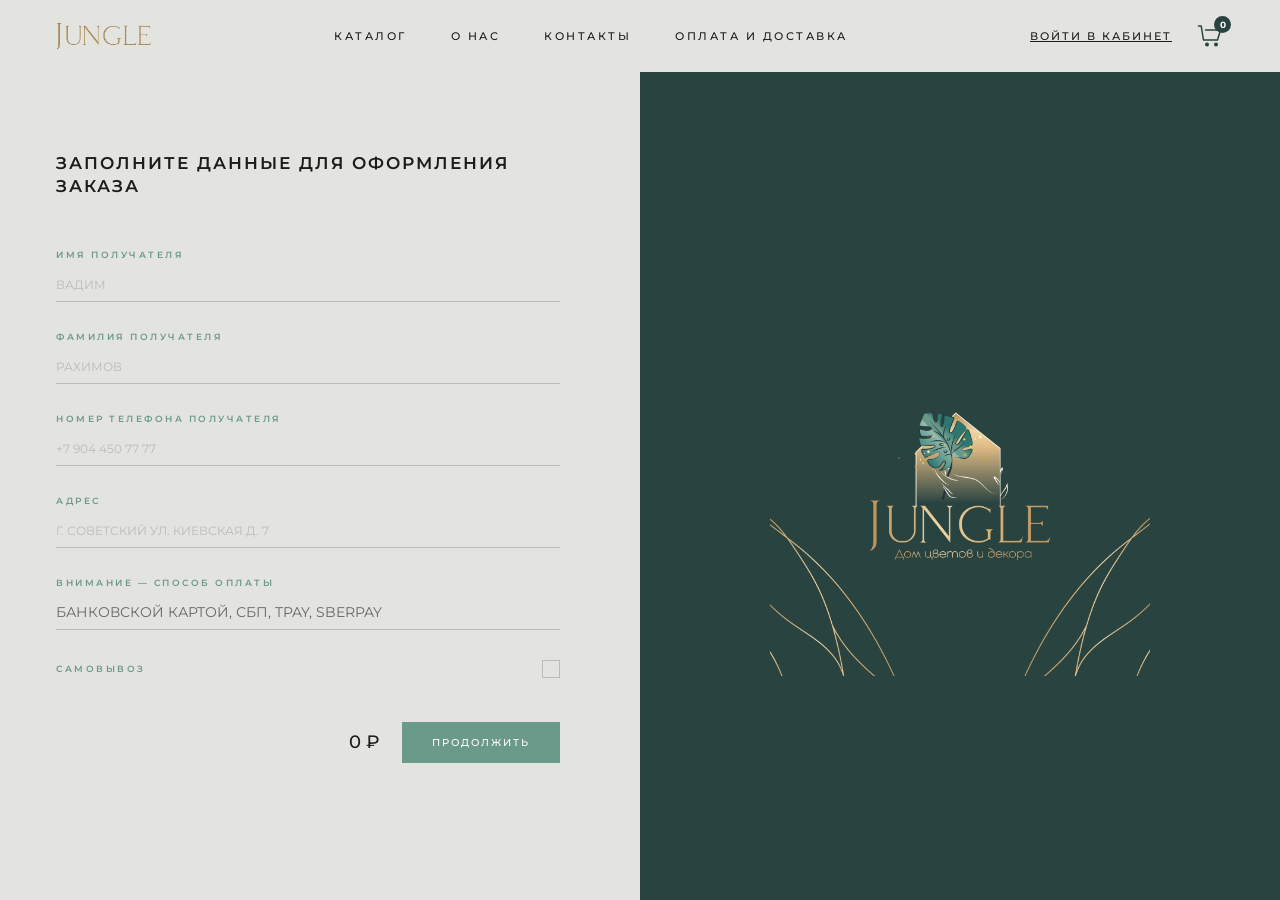
==== delivery.html @ 96a75a83 "Add files via upload" ====
<!DOCTYPE html>
<html lang="ru">
<head>
<meta charset="UTF-8"><meta name="viewport" content="width=device-width,initial-scale=1.0">
<title>Оформление заказа — JUNGLE</title>
<link rel="stylesheet" href="style.css">

</head>
<body>
<header class="header" id="hdr">
  <a class="logo" href="index.html">
    <img src="logo.png" alt="JUNGLE" onerror="this.style.display='none';this.nextElementSibling.style.display='block'">
    <span class="logo-svg" style="display:none">JUNGLE</span>
  </a>
  <nav class="nav">
    <a href="catalog.html">Каталог</a>
    <a href="about.html">О нас</a>
    <a href="contacts.html">Контакты</a>
    <a href="shipping.html">Оплата и доставка</a>
  </nav>
  <div class="hright">
    <span class="login-link" id="login-link" onclick="goLogin()">Войти в кабинет</span>
    <div class="cart-btn" id="cart-btn" onclick="location.href='cart.html'">
      <svg class="cart-icon" viewBox="0 0 28 28" xmlns="http://www.w3.org/2000/svg">
        <path d="M2.5 4H5.2L7.5 18H21.5L24.5 8H9.5" stroke-linecap="round" stroke-linejoin="round"/>
        <circle cx="11" cy="22.5" r="2" fill="#294340" stroke="none"/>
        <circle cx="20" cy="22.5" r="2" fill="#294340" stroke="none"/>
      </svg>
      <span class="cart-badge" id="cart-badge">0</span>
    </div>
    <div class="burger" id="burger" onclick="toggleBurger()"><span></span><span></span><span></span></div>
  </div>
</header>
<nav class="mnav" id="mnav">
  <a href="catalog.html">Каталог</a>
  <a href="about.html">О нас</a>
  <a href="contacts.html">Контакты</a>
  <a href="shipping.html">Оплата и доставка</a>
  <a onclick="goLogin()">Войти в кабинет</a>
</nav>

<div class="flay">
  <div class="fleft">
    <h1 class="ftitle">ЗАПОЛНИТЕ ДАННЫЕ ДЛЯ ОФОРМЛЕНИЯ ЗАКАЗА</h1>
    <div class="fgroup"><label class="flabel">Имя получателя</label><input class="finput" type="text" id="dname" placeholder="ВАДИМ"></div>
    <div class="fgroup"><label class="flabel">Фамилия получателя</label><input class="finput" type="text" id="dsur" placeholder="РАХИМОВ"></div>
    <div class="fgroup"><label class="flabel">Номер телефона получателя</label><input class="finput" type="tel" id="dphone" placeholder="+7 904 450 77 77"></div>
    <div class="fgroup"><label class="flabel">Адрес</label><input class="finput" type="text" id="daddr" placeholder="Г. СОВЕТСКИЙ УЛ. КИЕВСКАЯ Д. 7"></div>
    <div class="fgroup"><label class="flabel">Внимание — способ оплаты</label><input class="finput" type="text" value="БАНКОВСКОЙ КАРТОЙ, СБП, TPAY, SBERPAY" readonly></div>
    <div class="sp-row">
      <span class="sp-label">Самовывоз</span>
      <div class="sp-check" id="sp-check" onclick="toggleSP()"></div>
    </div>
    <div class="total-row">
      <span class="total-amt" id="deliv-total">0 ₽</span>
      <button class="btn-proceed" onclick="goPayment()">ПРОДОЛЖИТЬ</button>
    </div>
  </div>
  <div class="fright">
    <div class="fright-inner">
      <img class="fright-img" src="jungle.jpg" alt="JUNGLE" onerror="this.style.display='none'">
    </div>
  </div>
</div>
<div class="toast" id="toast"></div>

<script src="app.js"></script>
<script>initDelivery();</script>
</body></html>
---- style.css ----
/* ============================================
   JUNGLE — Дом цветов и декора
   Pixel-perfect по Figma
============================================ */

@import url('https://fonts.googleapis.com/css2?family=Cormorant+Garamond:ital,wght@0,300;0,400;0,500;0,600;1,300;1,400&family=Montserrat:wght@300;400;500;600;700&display=swap');

/* ── VARIABLES ── */
:root {
  --dg:      #294340;   /* dark green */
  --mg:      #6B9A8A;   /* medium green */
  --bg:      #E3E3DF;   /* page background */
  --gray:    #D9D9D9;
  --mgray:   #BBBBBB;
  --gold:    #C4A35A;   /* gold for logo */
  --white:   #ffffff;
  --txt:     #1C1C1C;
  --serif:   'Cormorant Garamond', serif;
  --sans:    'Montserrat', sans-serif;
  --hh:      72px;      /* header height */
}

/* ── RESET ── */
*, *::before, *::after { margin:0; padding:0; box-sizing:border-box; }
html { scroll-behavior: smooth; }
body { font-family: var(--sans); background: var(--bg); color: var(--txt); min-height: 100vh; line-height: 1; }
img  { display: block; max-width: 100%; }
a    { text-decoration: none; color: inherit; }
button { font-family: var(--sans); cursor: pointer; outline: none; }
input, select, textarea { font-family: var(--sans); outline: none; }

::-webkit-scrollbar { width: 5px; }
::-webkit-scrollbar-thumb { background: var(--mg); border-radius: 3px; }

/* ── ANIMATIONS ── */
@keyframes fadeIn    { from{opacity:0} to{opacity:1} }
@keyframes fadeUp    { from{opacity:0;transform:translateY(24px)} to{opacity:1;transform:translateY(0)} }
@keyframes slideL    { from{opacity:0;transform:translateX(-32px)} to{opacity:1;transform:translateX(0)} }
@keyframes slideR    { from{opacity:0;transform:translateX(32px)}  to{opacity:1;transform:translateX(0)} }
@keyframes heroPan   { 0%,100%{transform:scale(1) translateX(0)} 50%{transform:scale(1.03) translateX(-0.8%)} }
@keyframes cartPop   { 0%{transform:scale(1)} 40%{transform:scale(1.4)} 70%{transform:scale(.9)} 100%{transform:scale(1)} }

/* ============================================
   HEADER
============================================ */
.header {
  position: sticky; top: 0; z-index: 500;
  background: var(--bg);
  height: var(--hh);
  padding: 0 56px;
  display: flex; align-items: center; justify-content: space-between;
  transition: box-shadow .3s;
}
.header.shadow { box-shadow: 0 1px 20px rgba(0,0,0,.08); }

/* Logo */
.logo { display: flex; align-items: center; cursor: pointer; flex-shrink: 0; }
.logo img { height: 28px; display: block; }
.logo-svg {
  font-family: var(--serif);
  font-size: 28px; font-weight: 400;
  color: var(--gold);
  letter-spacing: 3px;
  font-style: italic;
}

/* Nav */
.nav { display: flex; align-items: center; gap: 44px; }
.nav a {
  font-size: 11px; font-weight: 500;
  letter-spacing: 2.5px; text-transform: uppercase;
  color: var(--txt); position: relative;
  transition: color .25s; white-space: nowrap;
}
.nav a::after {
  content:''; position:absolute; bottom:-4px; left:0;
  width:0; height:1px; background:var(--dg); transition:width .3s;
}
.nav a:hover, .nav a.active { color: var(--dg); }
.nav a:hover::after, .nav a.active::after { width:100%; }

/* Header right */
.hright { display: flex; align-items: center; gap: 24px; }

.login-link {
  font-size: 11px; font-weight: 500;
  letter-spacing: 2px; text-transform: uppercase;
  text-decoration: underline; cursor: pointer;
  white-space: nowrap; transition: color .25s; color: var(--txt);
}
.login-link:hover { color: var(--dg); }

.cart-btn {
  position: relative; cursor: pointer;
  display: flex; align-items: center;
  transition: transform .25s;
}
.cart-btn:hover { transform: scale(1.08); }
.cart-btn.pop   { animation: cartPop .38s ease; }
.cart-icon {
  width: 28px; height: 28px;
  stroke: var(--dg); fill: none; stroke-width: 1.5;
  stroke-linecap: round; stroke-linejoin: round;
}
.cart-badge {
  position: absolute; top: -6px; right: -7px;
  width: 17px; height: 17px; border-radius: 50%;
  background: var(--dg); color: #fff;
  font-size: 9px; font-weight: 700;
  display: flex; align-items: center; justify-content: center;
}

/* Hamburger */
.burger { display:none; flex-direction:column; gap:5px; cursor:pointer; padding:4px; }
.burger span { display:block; width:22px; height:2px; background:var(--txt); border-radius:2px; transition:all .3s; }
.burger.open span:nth-child(1) { transform:rotate(45deg) translate(5px,5px); }
.burger.open span:nth-child(2) { opacity:0; }
.burger.open span:nth-child(3) { transform:rotate(-45deg) translate(5px,-5px); }

/* Mobile nav */
.mnav {
  display: none; position: fixed;
  top: var(--hh); left:0; right:0;
  background: var(--bg); border-bottom: 1px solid var(--gray);
  padding: 20px 28px; flex-direction: column; gap: 14px;
  z-index: 499; box-shadow: 0 8px 24px rgba(0,0,0,.09);
}
.mnav.open { display: flex; animation: fadeUp .25s ease; }
.mnav a {
  font-size: 11px; letter-spacing: 2px; text-transform: uppercase;
  color: var(--txt); cursor: pointer;
  padding: 8px 0; border-bottom: 1px solid var(--gray);
}

/* ============================================
   HERO SECTION
============================================ */
.hero {
  position: relative;
  height: 58vh; min-height: 420px;
  overflow: hidden;
  margin: 0 36px 0 36px; /* matches Figma inset */
}
.hero-img {
  position: absolute; inset: 0;
  width: 100%; height: 100%;
  object-fit: cover; object-position: center 20%;
  animation: heroPan 18s ease-in-out infinite;
}
.hero-overlay {
  position: absolute; inset: 0;
  background: linear-gradient(to right, rgba(0,0,0,.5) 0%, rgba(0,0,0,.2) 45%, transparent 75%);
}
.hero-content {
  position: absolute; bottom: 0; left: 0;
  padding: 52px 60px;
  animation: slideL .9s ease both;
}
.hero-title {
  font-family: var(--serif);
  font-size: 88px; font-weight: 300;
  color: #fff; line-height: .95;
  letter-spacing: 4px; text-transform: uppercase;
}
.hero-sub {
  font-size: 10px; letter-spacing: 5px; font-weight: 400;
  color: rgba(255,255,255,.88);
  margin: 12px 0 32px;
  text-transform: uppercase;
}
.hero-cta {
  display: inline-block;
  border: 1px solid #fff; color: #fff;
  padding: 11px 26px;
  font-size: 10px; font-weight: 500; letter-spacing: 2px;
  text-transform: uppercase; cursor: pointer;
  background: transparent; transition: all .28s;
}
.hero-cta:hover { background: #fff; color: var(--dg); }

/* ============================================
   SECTION WRAPPER
============================================ */
.section { padding: 72px 56px 0; }
.section-title {
  font-family: var(--serif);
  font-size: 46px; font-weight: 400;
  letter-spacing: 2px; margin-bottom: 40px;
  line-height: 1;
}

/* ============================================
   REVIEWS
============================================ */
.reviews { display: grid; grid-template-columns: repeat(3,1fr); gap: 24px; }
.review {
  background: #fff; padding: 20px 22px;
  opacity: 1;                         /* видим по умолчанию — JS добавит анимацию */
  transition: transform .3s, box-shadow .3s, opacity .4s;
}
.review.will-animate { opacity: 0; transform: translateY(20px); }
.review.animate-in   { opacity: 1; transform: translateY(0); transition: opacity .5s ease, transform .5s ease; }
.review:hover { transform: translateY(-4px); box-shadow: 0 8px 28px rgba(41,67,64,.09); }
.rev-head  { display:flex; align-items:center; gap:10px; margin-bottom:10px; }
.rev-ava   { width:36px; height:36px; border-radius:50%; background:var(--mg); color:#fff; font-size:13px; font-weight:700; display:flex; align-items:center; justify-content:center; flex-shrink:0; }
.rev-name  { font-size:12px; font-weight:600; }
.rev-stars { color:#C9A96E; font-size:11px; }
.rev-text  { font-size:10.5px; color:#555; line-height:1.7; }
.rev-reply { font-size:10px; color:var(--mg); margin-top:8px; font-style:italic; }

/* ============================================
   PRODUCT CARDS
============================================ */
.pgrid { display: grid; grid-template-columns: repeat(3,1fr); gap: 32px; }

.pcard {
  cursor: pointer;
  opacity: 1;                         /* видим по умолчанию */
  transition: transform .3s, opacity .4s;
}
.pcard.will-animate { opacity: 0; transform: translateY(20px); }
.pcard.animate-in   { opacity: 1; transform: translateY(0); transition: opacity .45s ease, transform .45s ease; }
.pcard:hover { transform: translateY(-6px); }

.pcard-img {
  position: relative; overflow: hidden;
  width: 100%; aspect-ratio: 1 / 1;
  margin-bottom: 16px; background: var(--gray);
}
.pcard-img img {
  width:100%; height:100%; object-fit:cover;
  transition: transform .5s;
}
.pcard:hover .pcard-img img { transform: scale(1.05); }
.pcard-img::after {
  content:''; position:absolute; inset:0;
  background: rgba(41,67,64,.12); opacity:0; transition:opacity .3s;
}
.pcard:hover .pcard-img::after { opacity:1; }

.pcard-name { font-size:12px; font-weight:600; letter-spacing:1.2px; text-transform:uppercase; margin-bottom:4px; }
.pcard-sub  { font-size:9.5px; color:var(--mgray); letter-spacing:1px; text-transform:uppercase; margin-bottom:10px; }
.pcard-price { font-size:14px; font-weight:500; color:var(--mg); margin-bottom:14px; }
.pcard-btns { display:flex; gap:10px; }

/* ============================================
   BUTTONS
============================================ */
.btn-outline {
  border: 1px solid var(--txt); background: transparent; color: var(--txt);
  padding: 9px 18px; font-size: 9px; letter-spacing: 2px; text-transform: uppercase;
  cursor: pointer; transition: all .25s;
}
.btn-outline:hover { background: var(--txt); color: #fff; }

.btn-solid {
  background: var(--dg); color: #fff; border: 1px solid var(--dg);
  padding: 9px 18px; font-size: 9px; letter-spacing: 2px; text-transform: uppercase;
  cursor: pointer; transition: all .25s;
}
.btn-solid:hover { background: var(--mg); border-color: var(--mg); }

.btn-green-wide {
  background: var(--mg); color: #fff; border: none;
  padding: 16px; width: 100%;
  font-size: 10px; font-weight: 500; letter-spacing: 2.5px;
  text-transform: uppercase; cursor: pointer; transition: background .25s;
}
.btn-green-wide:hover { background: var(--dg); }

.btn-form-outline {
  border: 1px solid var(--txt); background: transparent; color: var(--txt);
  padding: 16px; width: 100%;
  font-size: 10px; font-weight: 500; letter-spacing: 2.5px;
  text-transform: uppercase; cursor: pointer;
  margin-bottom: 14px; transition: all .25s;
}
.btn-form-outline:hover { background: var(--dg); color: #fff; border-color: var(--dg); }

.btn-proceed {
  background: var(--mg); color: #fff; border: none;
  padding: 14px 30px; font-size: 10px; font-weight: 500;
  letter-spacing: 2px; text-transform: uppercase;
  cursor: pointer; transition: background .25s; flex-shrink: 0;
}
.btn-proceed:hover { background: var(--dg); }

.btn-add {
  background: var(--dg); color: #fff; border: none;
  padding: 16px 36px; font-size: 10px; font-weight: 500;
  letter-spacing: 2px; text-transform: uppercase;
  cursor: pointer; transition: background .25s;
}
.btn-add:hover { background: var(--mg); }

.btn-danger {
  border: 1px solid #c62828; color: #c62828; background: transparent;
  padding: 16px; width: 100%;
  font-size: 10px; font-weight: 500; letter-spacing: 2.5px;
  text-transform: uppercase; cursor: pointer; margin-top: 12px; transition: all .25s;
}
.btn-danger:hover { background: #c62828; color: #fff; }

/* ============================================
   SLIDER NAV
============================================ */
.slider-nav {
  display: flex; justify-content: center;
  align-items: center; gap: 20px;
  margin-top: 32px; padding-bottom: 72px;
}
.snav-btn {
  width: 36px; height: 36px; background: transparent;
  border: none; cursor: pointer; padding: 0;
  display: flex; align-items: center; justify-content: center;
  opacity: .7; transition: opacity .2s;
}
.snav-btn:hover { opacity: 1; }
.snav-btn img { width: 20px; height: 20px; object-fit: contain; }
.snav-arrow { font-size: 22px; color: var(--txt); line-height: 1; }

/* ============================================
   CATEGORY BANNERS
============================================ */
.cats { display: flex; flex-direction: column; }
.cat {
  position: relative; height: 160px;
  overflow: hidden; cursor: pointer;
  display: flex; align-items: center; justify-content: center;
}
.cat-bg {
  position: absolute; inset: 0;
  width: 100%; height: 100%;
  object-fit: cover; transition: transform .5s;
}
.cat:hover .cat-bg { transform: scale(1.04); }
.cat-dim {
  position: absolute; inset: 0;
  background: rgba(0,0,0,.4); transition: background .3s;
}
.cat:hover .cat-dim { background: rgba(0,0,0,.55); }
.cat-label {
  position: relative; z-index: 1;
  font-family: var(--serif);
  font-size: 28px; font-weight: 300;
  color: #fff; letter-spacing: 6px;
  text-transform: uppercase; text-align: center;
  transition: letter-spacing .35s;
}
.cat:hover .cat-label { letter-spacing: 9px; }

/* ============================================
   CONTACTS BLOCK (home)
============================================ */
.contacts-home {
  display: grid; grid-template-columns: 1fr 1fr;
  gap: 60px; padding: 72px 56px 80px;
  align-items: start;
}
.contacts-home .section-title { font-size: 32px; margin-bottom: 28px; }
.c-item  { margin-bottom: 22px; }
.c-label {
  font-size: 10px; letter-spacing: 2.5px; font-weight: 600;
  text-transform: uppercase; margin-bottom: 4px;
}
.c-val   { font-size: 13px; color: var(--mg); line-height: 1.5; }
a.c-val:hover { text-decoration: underline; }
.map-img { width: 100%; border-radius: 3px; display: block; }
.vk-link { display: inline-block; margin-top: 14px; }
.vk-link img { width: 40px; height: 40px; transition: opacity .2s; }
.vk-link:hover img { opacity: .72; }

/* ============================================
   FOOTER
============================================ */
footer {
  background: #294340;
  padding: 56px 56px 40px;
  text-align: center;
}
.footer-logo     { height: 34px; margin: 0 auto 28px; }
.footer-logo-txt {
  font-family: var(--serif); font-size: 32px;
  color: var(--gold); letter-spacing: 4px; font-style: italic;
  margin-bottom: 28px;
}
.footer-nav {
  display: flex; justify-content: center;
  flex-wrap: wrap; gap: 32px; margin-bottom: 18px;
}
.footer-nav a {
  font-size: 10px; letter-spacing: 2px; text-transform: uppercase;
  color: rgba(255,255,255,.75); transition: color .25s;
}
.footer-nav a:hover { color: #fff; }
.footer-policy {
  display: flex; justify-content: center;
  gap: 20px; margin-bottom: 22px; flex-wrap: wrap;
}
.footer-policy a {
  font-size: 10px; color: rgba(255,255,255,.45);
  text-decoration: underline; cursor: pointer;
  transition: color .25s;
}
.footer-policy a:hover { color: rgba(255,255,255,.75); }
.footer-vk      { display: inline-block; margin-top: 4px; }
.footer-vk img  { width: 36px; height: 36px; margin: 0 auto; transition: opacity .2s; filter: brightness(10); }
.footer-vk:hover img { opacity: .75; }

/* ============================================
   CATALOG PAGE
============================================ */
.catalog-wrap {
  display: grid;
  grid-template-columns: 280px 1fr;
  gap: 40px;
  padding: 48px 56px 72px;
  min-height: calc(100vh - var(--hh));
}

.filter-box {
  border: 1px solid var(--dg);
  padding: 28px 24px;
  height: fit-content;
  animation: slideL .4s ease;
}
.filter-title {
  font-family: var(--serif);
  font-size: 34px; font-weight: 400; letter-spacing: 3px;
  text-align: center; margin-bottom: 24px;
}
.fitem { display: flex; align-items: center; gap: 10px; padding: 6px 0; cursor: pointer; }
.fitem input[type=checkbox] {
  width: 14px; height: 14px;
  accent-color: var(--dg); cursor: pointer; flex-shrink: 0;
}
.fitem label {
  font-size: 10px; letter-spacing: 1.8px;
  text-transform: uppercase; cursor: pointer; transition: color .2s;
  display: flex; align-items: center; gap: 4px;
}
.fitem:hover label { color: var(--mg); }
.fcount { color: var(--mgray); font-size: 9px; }

.filter-reset-btn {
  width: 100%; margin-top: 20px;
  border: 1px solid var(--mgray); background: transparent;
  color: var(--mgray); padding: 8px;
  font-size: 9px; letter-spacing: 2px; text-transform: uppercase;
  cursor: pointer; transition: all .25s;
  font-family: var(--sans);
}
.filter-reset-btn:hover { border-color: var(--dg); color: var(--dg); }

.catalog-grid { display: grid; grid-template-columns: repeat(3,1fr); gap: 32px; align-content: start; }

/* ── МОБИЛЬНАЯ КНОПКА ФИЛЬТРА ── */
.mob-filter-toggle {
  display: none;
  align-items: center; gap: 8px;
  margin: 16px 16px 0;
  padding: 12px 20px;
  background: var(--dg); color: #fff;
  font-size: 10px; letter-spacing: 2px; text-transform: uppercase;
  cursor: pointer; font-family: var(--sans);
  width: calc(100% - 32px);
}
.mob-filter-count {
  display: inline-flex; align-items: center; justify-content: center;
  background: var(--gold); color: #fff;
  width: 18px; height: 18px; border-radius: 50%;
  font-size: 9px; font-weight: 700;
  margin-left: 4px;
}
.mob-filter-count:empty { display: none; }

/* ── МОБИЛЬНЫЙ DRAWER ФИЛЬТРА ── */
.mob-filter-overlay {
  display: none; position: fixed; inset: 0;
  background: rgba(0,0,0,.5); z-index: 800;
}
.mob-filter-overlay.open { display: block; }

.mob-filter-drawer {
  position: fixed; bottom: 0; left: 0; right: 0;
  background: #fff; z-index: 801;
  border-radius: 16px 16px 0 0;
  max-height: 75vh;
  transform: translateY(100%);
  transition: transform .35s cubic-bezier(.4,0,.2,1);
  display: flex; flex-direction: column;
}
.mob-filter-drawer.open { transform: translateY(0); }

.mob-filter-header {
  display: flex; align-items: center; justify-content: space-between;
  padding: 20px 20px 14px;
  border-bottom: 1px solid var(--gray);
  flex-shrink: 0;
}
.mob-filter-title {
  font-family: var(--serif); font-size: 24px;
  letter-spacing: 3px; color: var(--dg);
}
.mob-filter-actions { display: flex; gap: 10px; }
.mob-filter-reset {
  border: 1px solid var(--mgray); color: var(--mgray);
  background: transparent; padding: 7px 14px;
  font-size: 9px; letter-spacing: 1.5px; text-transform: uppercase;
  cursor: pointer; font-family: var(--sans); transition: all .2s;
}
.mob-filter-reset:hover { border-color: var(--dg); color: var(--dg); }
.mob-filter-apply {
  background: var(--dg); color: #fff; border: none;
  padding: 7px 18px;
  font-size: 9px; letter-spacing: 1.5px; text-transform: uppercase;
  cursor: pointer; font-family: var(--sans); transition: background .2s;
}
.mob-filter-apply:hover { background: var(--mg); }

.mob-filter-body {
  overflow-y: auto; padding: 16px 20px 32px;
  flex: 1;
}
.mob-filter-body .fitem { padding: 10px 0; border-bottom: 1px solid var(--bg); }
.mob-filter-body .fitem label { font-size: 11px; letter-spacing: 1.5px; }

/* ============================================
   PRODUCT PAGE
============================================ */
.product-layout {
  display: grid; grid-template-columns: 1fr 1fr;
  gap: 80px; padding: 56px 56px;
  min-height: calc(100vh - var(--hh));
}
.product-photo {
  width: 100%;
  max-height: 580px;
  object-fit: cover;
  display: block;
  background: var(--gray);
  animation: slideL .55s ease;
}
.product-info { padding-top: 20px; animation: slideR .55s ease; }
.product-name {
  font-size: 22px; font-weight: 700;
  letter-spacing: 1.5px; text-transform: uppercase;
  margin-bottom: 8px; line-height: 1.3;
}
.product-sub  {
  font-size: 10.5px; color: var(--mgray);
  letter-spacing: 2px; text-transform: uppercase;
  margin-bottom: 0;
  display: flex; align-items: center; justify-content: space-between;
}
.product-qty  { color: var(--mg); font-size: 10.5px; letter-spacing: 1px; }
.product-price {
  font-family: var(--serif); font-size: 34px;
  color: var(--mg); margin: 28px 0 32px;
}

/* ============================================
   FORM LAYOUT (half-half)
============================================ */
.flay {
  display: grid; grid-template-columns: 1fr 1fr;
  min-height: calc(100vh - var(--hh));
}
.fleft { padding: 80px 80px 80px 56px; animation: slideL .55s ease; }
.fright { background: var(--dg); position: relative; overflow: hidden; animation: slideR .55s ease; }
.fright-inner { width:100%; height:100%; display:flex; align-items:center; justify-content:center; position:relative; z-index:1; }
.fright-img { width: 68%; max-width: 380px; display: block; }

.ftitle { font-size: 17px; font-weight: 600; letter-spacing: 2px; text-transform: uppercase; margin-bottom: 52px; line-height: 1.35; }
.fgroup { margin-bottom: 30px; }
.flabel { font-size: 9px; letter-spacing: 2.5px; text-transform: uppercase; color: var(--mg); display: block; margin-bottom: 8px; font-weight: 600; }
.finput {
  width: 100%; border: none; border-bottom: 1px solid var(--mgray);
  background: transparent; padding: 8px 0;
  font-size: 14px; color: var(--txt);
  transition: border-color .25s;
}
.finput:focus     { border-color: var(--dg); }
.finput::placeholder { color: var(--mgray); font-size: 12px; }
.finput[readonly] { color: #666; }
.fnote { font-size: 10px; color: #888; line-height: 1.7; margin-bottom: 30px; }

/* Selfpickup row */
.sp-row   { display:flex; align-items:center; justify-content:space-between; margin-bottom:28px; }
.sp-label { font-size:9px; letter-spacing:2.5px; text-transform:uppercase; color:var(--mg); font-weight:600; }
.sp-check {
  width:18px; height:18px; border:1px solid var(--mgray);
  cursor:pointer; display:flex; align-items:center; justify-content:center;
  transition:all .25s; flex-shrink:0;
}
.sp-check.on { background:var(--dg); border-color:var(--dg); }
.sp-check.on::after { content:'✓'; color:#fff; font-size:11px; }

.total-row { display:flex; align-items:center; justify-content:flex-end; gap:22px; margin-top:44px; }
.total-amt { font-size:18px; font-weight:500; }

/* ============================================
   CART PAGE
============================================ */
.cart-wrap2 { padding: 56px; min-height: calc(100vh - var(--hh)); }
.cart-title2 {
  font-family: var(--serif); font-size: 46px; font-weight: 400;
  letter-spacing: 3px; margin-bottom: 44px; animation: slideL .4s ease;
}
.cart-empty { text-align: center; padding: 120px 0; }
.cart-empty-h { font-family:var(--serif); font-size:36px; color:var(--mg); letter-spacing:3px; margin-bottom:14px; }
.cart-empty-s { font-size:13px; color:var(--mgray); }

.citem {
  display: grid; grid-template-columns: 280px 1fr;
  gap: 32px; align-items: start;
  margin-bottom: 32px; padding-bottom: 32px;
  border-bottom: 1px solid var(--gray);
  animation: fadeUp .4s ease;
}
.citem-img { width:100%; aspect-ratio:4/3; object-fit:cover; background:var(--gray); display:block; }
.citem-name  { font-size:13px; font-weight:600; letter-spacing:1.2px; text-transform:uppercase; margin-bottom:6px; }
.citem-sub   { font-size:9.5px; color:var(--mgray); letter-spacing:1px; text-transform:uppercase; margin-bottom:12px; }
.citem-price { font-size:16px; color:var(--mg); margin-bottom:18px; }

.cart-foot { display:flex; justify-content:flex-end; align-items:center; gap:24px; margin-top:44px; padding-top:24px; border-top:1px solid var(--gray); }
.cart-total2 { font-size:20px; font-weight:600; }
.btn-cart-next { background:var(--mg); color:#fff; border:none; padding:14px 34px; font-size:10px; font-weight:500; letter-spacing:2.5px; text-transform:uppercase; cursor:pointer; transition:background .25s; }
.btn-cart-next:hover { background:var(--dg); }

/* ============================================
   PROFILE
============================================ */
.profile-wrap { display:grid; grid-template-columns:1fr 1fr; gap:60px; padding:56px; }
.profile-l { animation:slideL .55s ease; }
.profile-r { animation:slideR .55s ease; }
.profile-title { font-size:17px; font-weight:600; letter-spacing:2px; text-transform:uppercase; margin-bottom:44px; }
.orders-box { background:var(--mg); min-height:520px; padding:26px; }
.orders-box-title { font-size:10.5px; letter-spacing:3px; text-transform:uppercase; color:#fff; font-weight:600; margin-bottom:6px; }
.order-row { background:#fff; padding:16px; margin-top:16px; border-radius:2px; }
.order-id    { font-size:10.5px; font-weight:600; margin-bottom:3px; }
.order-date  { font-size:9.5px; color:#666; margin-bottom:3px; }
.order-total { font-size:13px; color:var(--dg); font-weight:600; }

/* ============================================
   INFO PAGES (about, shipping)
============================================ */
.info-lay { display:grid; grid-template-columns:1fr 1fr; min-height:calc(100vh - var(--hh)); }
.info-l   { padding:80px 80px 80px 56px; animation:slideL .55s ease; }
.info-tit { font-size:15px; font-weight:600; letter-spacing:2px; text-transform:uppercase; margin-bottom:32px; }
.info-txt { font-size:13.5px; line-height:1.9; color:var(--mg); max-width:420px; }
.info-txt a { color:inherit; }

/* ============================================
   CONTACTS PAGE
============================================ */
.contacts-page { padding: 56px; min-height:calc(100vh - var(--hh)); }
.contacts-grid { display:grid; grid-template-columns:1fr 1fr; gap:64px; align-items:start; margin-top:40px; }

/* ============================================
   404
============================================ */
.p404 { display:flex; flex-direction:column; align-items:center; justify-content:center; min-height:calc(100vh - var(--hh)); }
.e404-num { font-family:var(--serif); font-size:210px; font-weight:300; color:var(--dg); line-height:1; animation:fadeUp .6s ease; }
.e404-txt { font-family:var(--serif); font-size:22px; color:var(--mg); letter-spacing:3px; margin-bottom:36px; animation:fadeUp .6s .15s ease both; }
.e404-btn { border:1px solid var(--dg); background:transparent; color:var(--txt); padding:14px 34px; font-size:10px; letter-spacing:2.5px; text-transform:uppercase; cursor:pointer; transition:all .25s; animation:fadeUp .6s .3s ease both; }
.e404-btn:hover { background:var(--dg); color:#fff; }

/* ============================================
   TOAST
============================================ */
.toast {
  position:fixed; bottom:28px; right:28px;
  background:var(--dg); color:#fff;
  padding:14px 22px; font-size:12px; letter-spacing:.5px;
  z-index:9999; transform:translateY(70px); opacity:0;
  transition:all .38s cubic-bezier(.34,1.56,.64,1);
  max-width:300px; pointer-events:none; border-radius:2px;
}
.toast.show { transform:translateY(0); opacity:1; }

/* ============================================
   ADMIN
============================================ */
/* ── ADMIN LOGIN ── */
.admin-login-wrap {
  min-height: 100vh;
  background: var(--bg);
  display: flex;
  align-items: center;
  justify-content: center;
}
.admin-login-card {
  background: #fff;
  padding: 56px;
  width: 420px;
  max-width: 92vw;
  box-shadow: 0 10px 50px rgba(41,67,64,.14);
  animation: fadeUp .45s ease;
  margin: 0 auto;
}
.admin-login-title {
  font-family: var(--serif); font-size: 34px;
  color: var(--gold); letter-spacing: 4px;
  text-align: center; margin-bottom: 8px; font-style: italic;
}
.admin-login-sub {
  font-size: 9.5px; letter-spacing: 2px; color: var(--mgray);
  text-align: center; margin-bottom: 40px; text-transform: uppercase;
}
.admin-login-card .fgroup { margin-bottom: 24px; }
.admin-login-card .flabel { font-size: 9px; letter-spacing: 2px; color: var(--mg); display:block; margin-bottom:7px; font-weight:600; text-transform:uppercase; }
.admin-login-card .finput { width:100%; border:none; border-bottom:1px solid var(--mgray); background:transparent; padding:8px 0; font-size:14px; color:var(--txt); outline:none; transition:border-color .25s; }
.admin-login-card .finput:focus { border-color: var(--dg); }
.admin-login-card .btn-green-wide { margin-top: 20px; }
.admin-login-card .btn-form-outline { margin-top: 12px; }

/* ── ADMIN DASHBOARD ── */
.admin-page   { min-height: 100vh; background: #f3f3f0; font-family: var(--sans); display: flex; flex-direction: column; }
.admin-hdr    { background: var(--dg); color: #fff; height: 60px; padding: 0 40px; display: flex; align-items: center; justify-content: space-between; flex-shrink: 0; }
.admin-brand  { font-family: var(--serif); font-size: 22px; letter-spacing: 3px; color: var(--gold); }
.admin-out    { font-size: 10px; letter-spacing: 2px; color: #fff; cursor: pointer; border: 1px solid rgba(255,255,255,.3); padding: 6px 16px; background: transparent; transition: all .25s; }
.admin-out:hover { background: rgba(255,255,255,.12); }

.admin-body   { display: flex; flex: 1; min-height: 0; }
.admin-side   { width: 220px; background: #fff; border-right: 1px solid var(--gray); padding: 28px 0; flex-shrink: 0; }
.anav-i       { padding: 13px 26px; font-size: 10.5px; letter-spacing: 1.5px; text-transform: uppercase; cursor: pointer; transition: all .2s; color: #555; }
.anav-i:hover { background: var(--bg); color: var(--dg); }
.anav-i.on    { background: var(--bg); color: var(--dg); font-weight: 600; border-left: 3px solid var(--dg); }

.admin-cont   { flex: 1; padding: 40px; overflow-x: auto; }
.asec         { display: none; animation: fadeIn .3s ease; }
.asec.on      { display: block; }
.asec-title   { font-family: var(--serif); font-size: 28px; letter-spacing: 2px; margin-bottom: 28px; color: var(--dg); }

.astat-grid   { display: grid; grid-template-columns: repeat(4,1fr); gap: 18px; margin-bottom: 36px; }
.astat        { background: #fff; padding: 24px; border-radius: 3px; border-left: 3px solid var(--dg); box-shadow: 0 2px 10px rgba(0,0,0,.06); }
.astat-v      { font-family: var(--serif); font-size: 38px; color: var(--dg); margin-bottom: 4px; }
.astat-l      { font-size: 9.5px; letter-spacing: 1.5px; text-transform: uppercase; color: #888; }

.atable       { width: 100%; border-collapse: collapse; background: #fff; border-radius: 3px; overflow: hidden; box-shadow: 0 2px 10px rgba(0,0,0,.05); }
.atable th    { background: var(--dg); color: #fff; padding: 12px 16px; font-size: 8.5px; letter-spacing: 2px; text-transform: uppercase; text-align: left; white-space: nowrap; }
.atable td    { padding: 12px 16px; font-size: 11.5px; border-bottom: 1px solid var(--gray); color: #444; vertical-align: middle; }
.atable tr:last-child td { border-bottom: none; }
.atable tr:hover td      { background: var(--bg); }
.abadge       { display: inline-block; padding: 3px 10px; border-radius: 20px; font-size: 8.5px; letter-spacing: 1px; font-weight: 600; text-transform: uppercase; background: #e8f4e8; color: #2d7a2d; }

.aform-card   { background: #fff; padding: 28px; margin-bottom: 28px; box-shadow: 0 2px 10px rgba(0,0,0,.05); border-radius: 3px; }
.aform-card h3 { font-size: 12px; font-weight: 600; letter-spacing: 1px; text-transform: uppercase; margin-bottom: 22px; }
.aform-grid   { display: grid; grid-template-columns: 1fr 1fr; gap: 18px; margin-bottom: 20px; }
.alabel       { font-size: 9.5px; letter-spacing: 1px; text-transform: uppercase; display: block; margin-bottom: 5px; color: #888; }
.ainput       { width: 100%; border: 1px solid var(--gray); padding: 10px 13px; font-size: 12px; transition: border-color .25s; border-radius: 2px; outline: none; }
.ainput:focus { border-color: var(--dg); }
.abtn         { background: var(--dg); color: #fff; border: none; padding: 11px 26px; font-size: 9.5px; letter-spacing: 2px; text-transform: uppercase; cursor: pointer; transition: all .25s; border-radius: 2px; }
.abtn:hover   { background: var(--mg); }
.abtn-del     { background: #c62828; color: #fff; border: none; padding: 6px 13px; font-size: 8.5px; cursor: pointer; transition: all .25s; border-radius: 2px; }
.abtn-del:hover { background: #b71c1c; }

/* ============================================
   RESPONSIVE
============================================ */
@media (max-width: 1100px) {
  .header { padding: 0 28px; }
  .nav { display: none; }
  .burger { display: flex; }
  .hero { margin: 0 16px; }
  .hero-title { font-size: 54px; }
  .hero-content { padding: 36px 28px; }
  .section { padding: 48px 28px 0; }
  .section-title { font-size: 34px; }
  .reviews { grid-template-columns: 1fr; }
  .pgrid { grid-template-columns: repeat(2,1fr); gap: 20px; }

  /* Catalog: скрываем боковой фильтр, показываем кнопку */
  .catalog-wrap { grid-template-columns: 1fr; padding: 12px 16px 56px; gap: 0; }
  .filter-box   { display: none; }
  .mob-filter-toggle { display: flex; }
  .catalog-grid { grid-template-columns: repeat(2,1fr); gap: 16px; margin-top: 16px; }

  .flay { grid-template-columns: 1fr; }
  .fright { min-height: 260px; }
  .fleft { padding: 48px 28px; }
  .product-layout { grid-template-columns: 1fr; gap: 36px; padding: 32px 28px; }
  .contacts-home { grid-template-columns: 1fr; padding: 48px 28px 60px; }
  .contacts-grid { grid-template-columns: 1fr; }
  .contacts-page { padding: 40px 28px; }
  .profile-wrap { grid-template-columns: 1fr; padding: 32px 28px; }
  .cart-wrap2 { padding: 32px 28px; }
  .citem { grid-template-columns: 140px 1fr; gap: 20px; }
  .info-lay { grid-template-columns: 1fr; }
  .info-l { padding: 48px 28px; }
  .astat-grid { grid-template-columns: repeat(2,1fr); }
  .aform-grid { grid-template-columns: 1fr; }
  footer { padding: 36px 28px 28px; }
}
@media (max-width: 640px) {
  .header { padding: 0 16px; }
  .hero { margin: 0; }
  .hero-title { font-size: 40px; }
  .hero-content { padding: 24px 18px; }
  .section { padding: 36px 16px 0; }
  .section-title { font-size: 28px; }
  .pgrid { grid-template-columns: 1fr; }
  .catalog-grid { grid-template-columns: 1fr; gap: 14px; }
  .citem { grid-template-columns: 1fr; }
  .cart-wrap2 { padding: 24px 16px; }
  .fleft { padding: 36px 16px; }
  .profile-wrap { padding: 24px 16px; }
  .contacts-page { padding: 30px 16px; }
  .e404-num { font-size: 120px; }
  .admin-cont { padding: 18px; }
  .admin-side { width: 170px; }
}
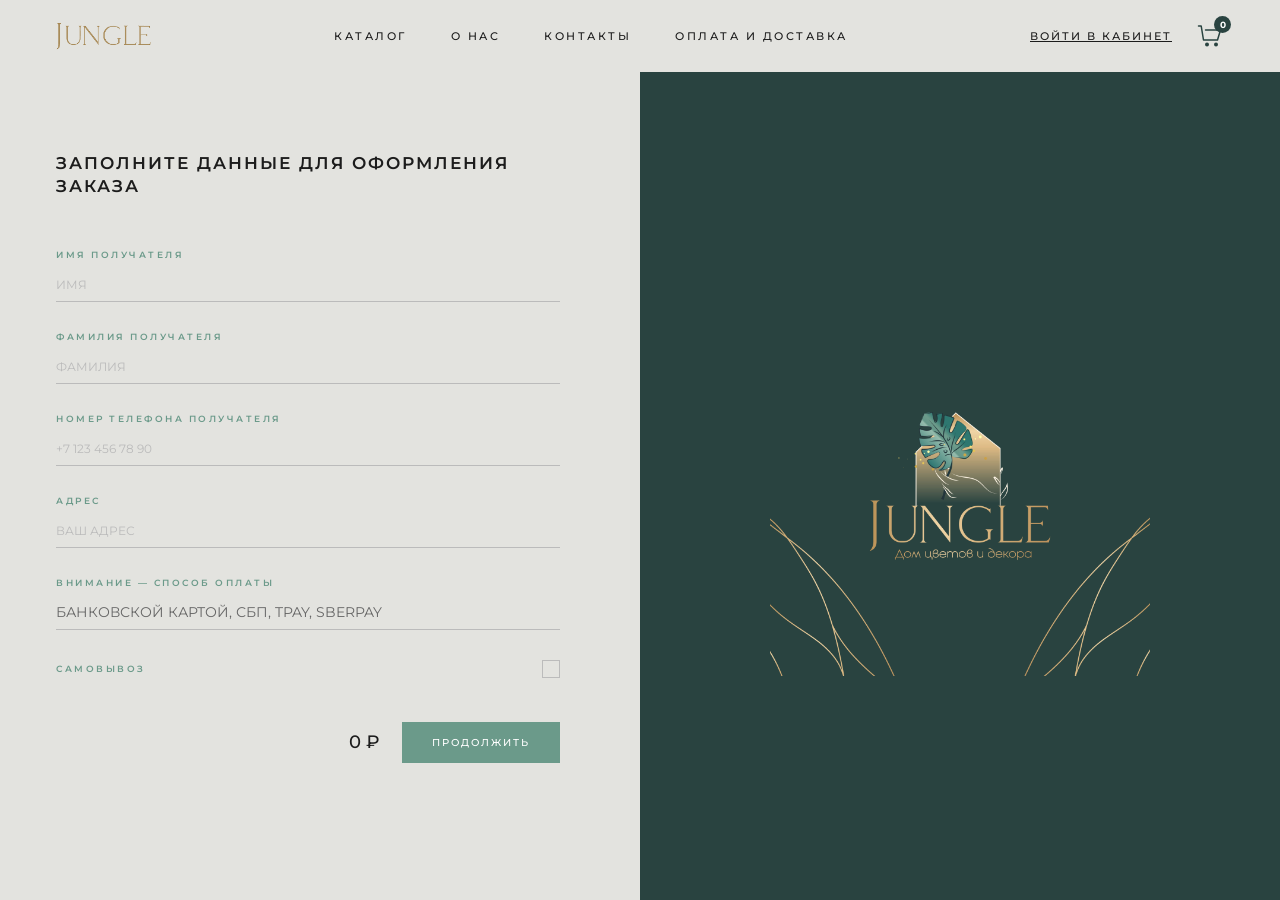
==== commit 5bdf54d2: "Update delivery.html" ====
--- a/delivery.html
+++ b/delivery.html
@@ -42,10 +42,10 @@
 <div class="flay">
   <div class="fleft">
     <h1 class="ftitle">ЗАПОЛНИТЕ ДАННЫЕ ДЛЯ ОФОРМЛЕНИЯ ЗАКАЗА</h1>
-    <div class="fgroup"><label class="flabel">Имя получателя</label><input class="finput" type="text" id="dname" placeholder="ВАДИМ"></div>
-    <div class="fgroup"><label class="flabel">Фамилия получателя</label><input class="finput" type="text" id="dsur" placeholder="РАХИМОВ"></div>
-    <div class="fgroup"><label class="flabel">Номер телефона получателя</label><input class="finput" type="tel" id="dphone" placeholder="+7 904 450 77 77"></div>
-    <div class="fgroup"><label class="flabel">Адрес</label><input class="finput" type="text" id="daddr" placeholder="Г. СОВЕТСКИЙ УЛ. КИЕВСКАЯ Д. 7"></div>
+    <div class="fgroup"><label class="flabel">Имя получателя</label><input class="finput" type="text" id="dname" placeholder="ИМЯ"></div>
+    <div class="fgroup"><label class="flabel">Фамилия получателя</label><input class="finput" type="text" id="dsur" placeholder="ФАМИЛИЯ"></div>
+    <div class="fgroup"><label class="flabel">Номер телефона получателя</label><input class="finput" type="tel" id="dphone" placeholder="+7 123 456 78 90"></div>
+    <div class="fgroup"><label class="flabel">Адрес</label><input class="finput" type="text" id="daddr" placeholder="ВАШ АДРЕС"></div>
     <div class="fgroup"><label class="flabel">Внимание — способ оплаты</label><input class="finput" type="text" value="БАНКОВСКОЙ КАРТОЙ, СБП, TPAY, SBERPAY" readonly></div>
     <div class="sp-row">
       <span class="sp-label">Самовывоз</span>
@@ -66,4 +66,4 @@
 
 <script src="app.js"></script>
 <script>initDelivery();</script>
-</body></html>+</body></html>
